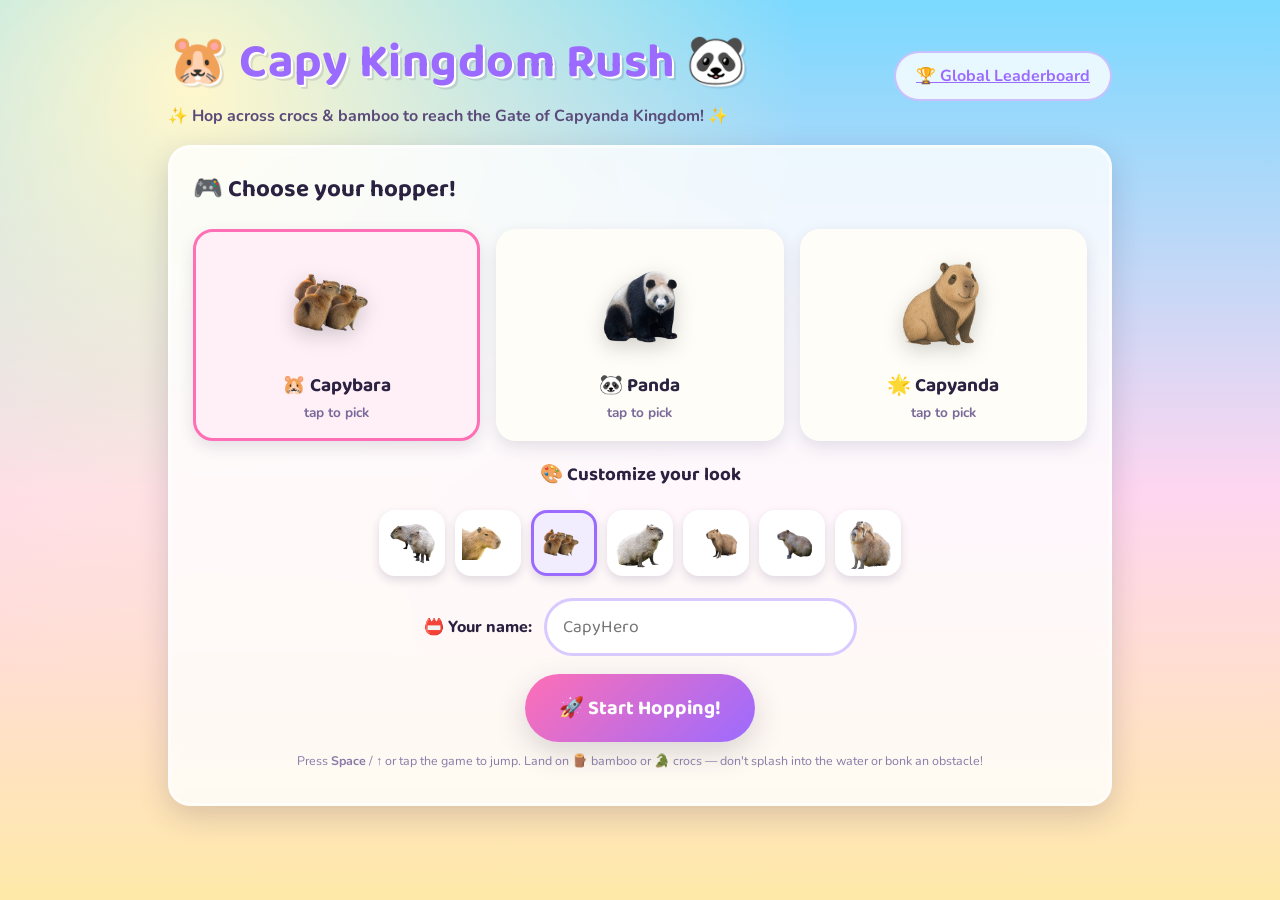
==== index.html @ d3e97a3e "Initial commit" ====
<!DOCTYPE html>
<html lang="en">
<head>
<meta charset="UTF-8" />
<meta name="viewport" content="width=device-width, initial-scale=1.0, maximum-scale=1.0, user-scalable=no" />
<title>🐹🐼 Capy Kingdom Rush</title>
<link rel="icon" href="assets/characters/capyanda3-removebg-preview.png" />
<link rel="stylesheet" href="style.css" />
</head>
<body>
<div class="page">

  <!-- ============ MENU / CHARACTER SELECT ============ -->
  <section id="screen-menu">
    <div class="topbar">
      <div class="title-block">
        <h1>🐹 Capy Kingdom Rush 🐼</h1>
        <p>✨ Hop across crocs &amp; bamboo to reach the Gate of Capyanda Kingdom! ✨</p>
      </div>
      <div class="nav-links">
        <a class="btn ghost" href="leaderboard.html">🏆 Global Leaderboard</a>
      </div>
    </div>

    <div class="card">
      <h2 style="margin-top:0;">🎮 Choose your hopper!</h2>
      <div class="species-grid" id="speciesGrid"></div>

      <div id="variantWrap">
        <h3 style="text-align:center; margin-bottom:6px;">🎨 Customize your look</h3>
        <div class="variant-row" id="variantRow"></div>
      </div>

      <div class="name-input-row">
        <label for="playerNameInput" style="font-weight:800;">📛 Your name:</label>
        <input type="text" id="playerNameInput" maxlength="18" placeholder="CapyHero" />
      </div>

      <div class="start-row">
        <button class="btn big" id="startBtn">🚀 Start Hopping!</button>
      </div>
      <p class="fine-note">Press <b>Space</b> / <b>↑</b> or tap the game to jump. Land on 🪵 bamboo or 🐊 crocs — don't splash into the water or bonk an obstacle!</p>
    </div>
  </section>

  <!-- ============ GAME SCREEN ============ -->
  <section id="screen-game" hidden>
    <div class="topbar">
      <div class="title-block">
        <h1 style="font-size:1.6rem;">🐹 Capy Kingdom Rush 🐼</h1>
      </div>
      <div class="nav-links">
        <button class="btn ghost" id="backToMenuBtn">🏠 Change Hopper</button>
      </div>
    </div>

    <div class="game-frame">
      <canvas id="gameCanvas" width="900" height="420"></canvas>
      <div class="hud">
        <div class="pill">📏 <span id="hudDistance">0</span> m</div>
        <div class="pill">💨 <span id="hudSpeed">0</span> m/s</div>
        <div class="pill">⭐ <span id="hudScore">0</span></div>
      </div>
      <div class="gate-bar-wrap">
        <div class="gate-label" id="gateLabel">🏯 Gate of Capyanda Kingdom: 0 / 2500m</div>
        <div class="gate-bar-bg"><div class="gate-bar-fill" id="gateBarFill"></div></div>
      </div>
      <div class="tip-toast" id="tipToast" style="opacity:0;">Get ready...</div>
    </div>
  </section>
</div>

<!-- ============ GAME OVER MODAL ============ -->
<div class="overlay" id="gameOverOverlay" hidden>
  <div class="modal">
    <button class="modal-close" id="closeModalBtn">✕</button>
    <h2 id="gameOverTitle">💥 Game Over!</h2>
    <p id="gameOverReason" style="font-weight:700; margin-top:-8px;"></p>

    <div class="stat-grid">
      <div class="stat-box"><div class="num" id="statScore">0</div><div class="lbl">⭐ Score</div></div>
      <div class="stat-box"><div class="num" id="statDistance">0</div><div class="lbl">📏 Distance (m)</div></div>
      <div class="stat-box"><div class="num" id="statSpeed">0</div><div class="lbl">💨 Top Speed (m/s)</div></div>
      <div class="stat-box"><div class="num" id="statTime">0</div><div class="lbl">⏱️ Time (s)</div></div>
    </div>

    <div class="compare-box" id="compareBox">🎉 Nice first hop!</div>
    <ul class="personal-list" id="personalList"></ul>

    <div class="name-input-row" style="margin: 18px 0 4px;">
      <label for="rename-input" style="font-weight:800;">📛 Display name:</label>
      <input type="text" id="rename-input" maxlength="18" />
    </div>

    <div class="leaderboard-toggle" id="leaderboardToggleWrap">
      <input type="checkbox" id="submitToLeaderboardChk" />
      <label for="submitToLeaderboardChk">🌍 Add my score to the Global Leaderboard</label>
    </div>
    <p class="fine-note" id="firebaseNote"></p>

    <div class="modal-actions">
      <button class="btn secondary" id="submitScoreBtn">📤 Submit Score</button>
    </div>
    <p class="fine-note" id="submitStatus"></p>

    <div class="modal-actions">
      <button class="btn" id="playAgainBtn">🔁 Play Again</button>
      <button class="btn secondary" id="viewLeaderboardBtn">🏆 Leaderboard</button>
      <button class="btn ghost" id="changeHopperBtn">🏠 Change Hopper</button>
    </div>
  </div>
</div>

<script type="module" src="game.js"></script>
</body>
</html>
---- style.css ----
@import url("https://fonts.googleapis.com/css2?family=Baloo+2:wght@500;700;800&family=Nunito:wght@400;600;800&display=swap");

:root {
  --sky-top: #7bd9ff;
  --sky-mid: #ffd6f0;
  --sky-bottom: #ffe9a8;
  --leaf: #33c47e;
  --leaf-dark: #1f9c60;
  --sun: #ffd23f;
  --pink: #ff6fb5;
  --purple: #9b6bff;
  --ink: #2b2140;
  --card: #ffffffcc;
  --card-solid: #fffdf7;
  --shadow: 0 10px 30px rgba(43, 33, 64, 0.18);
  --radius: 22px;
  font-size: 16px;
}

* { box-sizing: border-box; }

html, body {
  margin: 0;
  padding: 0;
  min-height: 100%;
  font-family: "Nunito", sans-serif;
  color: var(--ink);
  background:
    radial-gradient(circle at 15% 10%, #fff7cc 0%, transparent 45%),
    linear-gradient(180deg, var(--sky-top) 0%, var(--sky-mid) 55%, var(--sky-bottom) 100%);
  min-height: 100vh;
  overflow-x: hidden;
}

h1, h2, h3, .display {
  font-family: "Baloo 2", "Nunito", sans-serif;
}

button {
  font-family: "Baloo 2", "Nunito", sans-serif;
  cursor: pointer;
  border: none;
}

/* ---------- layout shells ---------- */
.page {
  max-width: 980px;
  margin: 0 auto;
  padding: 24px 18px 60px;
  position: relative;
}

.topbar {
  display: flex;
  align-items: center;
  justify-content: space-between;
  gap: 12px;
  margin-bottom: 18px;
  flex-wrap: wrap;
}

.title-block h1 {
  font-size: clamp(2rem, 5vw, 3rem);
  margin: 0;
  color: var(--purple);
  text-shadow: 2px 2px 0 #fff, 4px 4px 0 rgba(43,33,64,0.12);
  letter-spacing: 0.5px;
}

.title-block p {
  margin: 4px 0 0;
  font-weight: 700;
  color: #5b4b7a;
}

.nav-links {
  display: flex;
  gap: 10px;
  flex-wrap: wrap;
}

.btn {
  display: inline-flex;
  align-items: center;
  gap: 8px;
  padding: 12px 20px;
  border-radius: 999px;
  font-weight: 700;
  font-size: 1rem;
  box-shadow: var(--shadow);
  transition: transform 0.12s ease, box-shadow 0.12s ease;
  background: linear-gradient(135deg, var(--pink), var(--purple));
  color: white;
}

.btn:hover { transform: translateY(-2px) scale(1.02); }
.btn:active { transform: translateY(0) scale(0.98); }

.btn.secondary {
  background: linear-gradient(135deg, #ffe28a, #ffb64c);
  color: #5b3d00;
}

.btn.ghost {
  background: var(--card);
  color: var(--purple);
  border: 2px solid rgba(155,107,255,0.4);
  box-shadow: none;
}

.btn.big {
  padding: 18px 34px;
  font-size: 1.25rem;
}

.btn:disabled {
  opacity: 0.5;
  cursor: not-allowed;
  transform: none;
}

/* ---------- cards ---------- */
.card {
  background: var(--card);
  backdrop-filter: blur(6px);
  border-radius: var(--radius);
  box-shadow: var(--shadow);
  padding: 22px;
  border: 3px solid rgba(255,255,255,0.6);
}

/* ---------- character select ---------- */
.species-grid {
  display: grid;
  grid-template-columns: repeat(auto-fit, minmax(190px, 1fr));
  gap: 16px;
  margin: 18px 0;
}

.species-card {
  background: var(--card-solid);
  border-radius: 20px;
  padding: 16px;
  text-align: center;
  border: 3px solid transparent;
  transition: transform 0.15s ease, border-color 0.15s ease;
  box-shadow: 0 6px 16px rgba(43,33,64,0.12);
}

.species-card:hover { transform: translateY(-4px); }

.species-card.selected {
  border-color: var(--pink);
  background: #fff0f8;
}

.species-card img {
  width: 110px;
  height: 110px;
  object-fit: contain;
  filter: drop-shadow(0 6px 10px rgba(0,0,0,0.18));
}

.species-card h3 { margin: 6px 0 2px; font-size: 1.2rem; }
.species-card .tag { font-size: 0.85rem; color: #7a6a99; font-weight: 700; }

.variant-row {
  display: flex;
  gap: 10px;
  flex-wrap: wrap;
  justify-content: center;
  margin-top: 20px;
}

.variant-thumb {
  width: 66px;
  height: 66px;
  border-radius: 16px;
  background: #fff;
  border: 3px solid transparent;
  padding: 4px;
  box-shadow: 0 4px 10px rgba(43,33,64,0.15);
  transition: transform 0.12s ease, border-color 0.12s ease;
}

.variant-thumb img { width: 100%; height: 100%; object-fit: contain; }
.variant-thumb:hover { transform: scale(1.08); }
.variant-thumb.selected { border-color: var(--purple); background: #f2ecff; }

.name-input-row {
  display: flex;
  gap: 12px;
  align-items: center;
  justify-content: center;
  margin: 22px 0 8px;
  flex-wrap: wrap;
}

.name-input-row input[type="text"] {
  font-family: "Baloo 2", sans-serif;
  font-size: 1.1rem;
  padding: 12px 16px;
  border-radius: 999px;
  border: 3px solid #d8c9ff;
  min-width: 220px;
  background: #fff;
}

.start-row {
  display: flex;
  justify-content: center;
  margin-top: 18px;
}

/* ---------- game screen ---------- */
#screen-game { position: relative; }

.game-frame {
  position: relative;
  border-radius: var(--radius);
  overflow: hidden;
  box-shadow: var(--shadow);
  border: 4px solid #ffffffaa;
}

canvas#gameCanvas {
  display: block;
  width: 100%;
  height: auto;
  touch-action: manipulation;
}

.hud {
  position: absolute;
  top: 0; left: 0; right: 0;
  display: flex;
  justify-content: space-between;
  padding: 12px 16px;
  pointer-events: none;
  font-family: "Baloo 2", sans-serif;
}

.hud .pill {
  background: rgba(255,255,255,0.85);
  border-radius: 999px;
  padding: 8px 14px;
  font-weight: 800;
  box-shadow: 0 4px 10px rgba(0,0,0,0.15);
  color: var(--ink);
  font-size: 0.95rem;
}

.gate-bar-wrap {
  position: absolute;
  top: 60px;
  left: 16px;
  right: 16px;
  pointer-events: none;
}

.gate-label {
  font-family: "Baloo 2", sans-serif;
  font-weight: 700;
  font-size: 0.85rem;
  color: #5b3d00;
  background: rgba(255,255,255,0.85);
  display: inline-block;
  padding: 3px 10px;
  border-radius: 999px;
  margin-bottom: 4px;
}

.gate-bar-bg {
  height: 10px;
  background: rgba(255,255,255,0.6);
  border-radius: 999px;
  overflow: hidden;
}

.gate-bar-fill {
  height: 100%;
  background: linear-gradient(90deg, #ffd23f, #ff6fb5);
  width: 0%;
  transition: width 0.2s ease;
}

.tip-toast {
  position: absolute;
  bottom: 14px;
  left: 50%;
  transform: translateX(-50%);
  background: rgba(43,33,64,0.85);
  color: white;
  padding: 8px 18px;
  border-radius: 999px;
  font-weight: 700;
  font-size: 0.9rem;
  pointer-events: none;
  transition: opacity 0.3s ease;
}

/* ---------- overlays / modal ---------- */
.overlay {
  position: fixed;
  inset: 0;
  background: rgba(43, 33, 64, 0.55);
  display: flex;
  align-items: center;
  justify-content: center;
  z-index: 50;
  padding: 16px;
}

.overlay[hidden] { display: none; }

.modal {
  background: var(--card-solid);
  border-radius: 28px;
  padding: 28px;
  max-width: 480px;
  width: 100%;
  box-shadow: 0 20px 50px rgba(0,0,0,0.35);
  position: relative;
  max-height: 90vh;
  overflow-y: auto;
  border: 4px solid #fff;
}

.modal-close {
  position: absolute;
  top: 14px;
  right: 14px;
  background: #f1e9ff;
  color: var(--purple);
  width: 36px;
  height: 36px;
  border-radius: 50%;
  font-size: 1.1rem;
  font-weight: 800;
}

.modal h2 {
  margin-top: 0;
  color: var(--pink);
  font-size: 1.7rem;
}

.stat-grid {
  display: grid;
  grid-template-columns: repeat(2, 1fr);
  gap: 10px;
  margin: 16px 0;
}

.stat-box {
  background: #f4eeff;
  border-radius: 16px;
  padding: 12px;
  text-align: center;
}

.stat-box .num {
  font-family: "Baloo 2", sans-serif;
  font-size: 1.4rem;
  font-weight: 800;
  color: var(--purple);
}

.stat-box .lbl {
  font-size: 0.78rem;
  font-weight: 700;
  color: #7a6a99;
  text-transform: uppercase;
  letter-spacing: 0.03em;
}

.compare-box {
  background: linear-gradient(135deg, #fff2c8, #ffe0f2);
  border-radius: 16px;
  padding: 14px;
  margin-bottom: 14px;
  font-weight: 700;
  text-align: center;
}

.personal-list {
  list-style: none;
  padding: 0;
  margin: 8px 0 0;
  font-size: 0.9rem;
}

.personal-list li {
  display: flex;
  justify-content: space-between;
  padding: 5px 4px;
  border-bottom: 1px dashed #e3d6ff;
}

.personal-list li.current { color: var(--pink); font-weight: 800; }

.leaderboard-toggle {
  display: flex;
  align-items: center;
  gap: 10px;
  background: #eefaf1;
  border-radius: 14px;
  padding: 12px 14px;
  margin: 12px 0;
  font-weight: 700;
}

.leaderboard-toggle input { width: 20px; height: 20px; }

.modal-actions {
  display: flex;
  flex-wrap: wrap;
  gap: 10px;
  margin-top: 18px;
}

.modal-actions .btn { flex: 1 1 auto; justify-content: center; }

.fine-note {
  font-size: 0.78rem;
  color: #8a7aa8;
  margin-top: 10px;
  text-align: center;
}

/* ---------- leaderboard page ---------- */
.lb-table {
  width: 100%;
  border-collapse: separate;
  border-spacing: 0 8px;
  margin-top: 10px;
}

.lb-table th {
  text-align: left;
  font-size: 0.8rem;
  color: #7a6a99;
  text-transform: uppercase;
  padding: 0 14px;
}

.lb-table td {
  background: var(--card-solid);
  padding: 12px 14px;
  font-weight: 700;
}

.lb-table tr td:first-child { border-radius: 14px 0 0 14px; }
.lb-table tr td:last-child { border-radius: 0 14px 14px 0; }

.lb-rank { font-family: "Baloo 2", sans-serif; font-size: 1.1rem; color: var(--purple); }
.lb-rank.top1 { color: #ffb400; }
.lb-rank.top2 { color: #9aa5b1; }
.lb-rank.top3 { color: #cd7f32; }

.lb-empty, .lb-status {
  text-align: center;
  padding: 30px;
  font-weight: 700;
  color: #7a6a99;
}

.setup-banner {
  background: #fff4d6;
  border: 2px dashed #ffb64c;
  border-radius: 16px;
  padding: 16px;
  margin-top: 14px;
  font-weight: 700;
  color: #6b4b00;
}

.footer-note {
  text-align: center;
  margin-top: 26px;
  color: #7a6a99;
  font-weight: 700;
  font-size: 0.9rem;
}

@media (max-width: 560px) {
  .stat-grid { grid-template-columns: repeat(2, 1fr); }
  .modal { padding: 20px; }
}
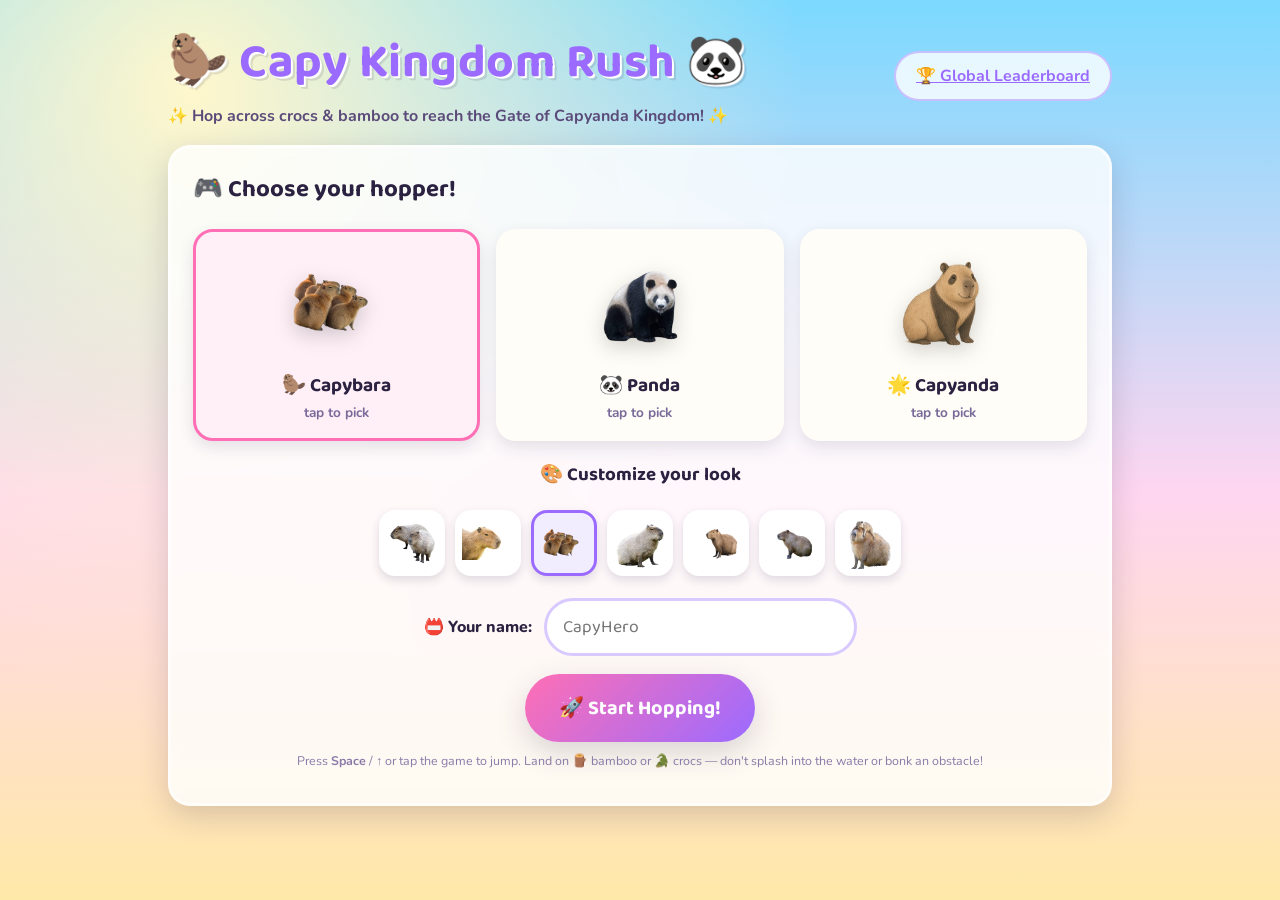
==== commit b3cad470: "updated leaderboard and some stylistic changes" ====
--- a/index.html
+++ b/index.html
@@ -3,7 +3,7 @@
 <head>
 <meta charset="UTF-8" />
 <meta name="viewport" content="width=device-width, initial-scale=1.0, maximum-scale=1.0, user-scalable=no" />
-<title>🐹🐼 Capy Kingdom Rush</title>
+<title>🦫🐼 Capy Kingdom Rush</title>
 <link rel="icon" href="assets/characters/capyanda3-removebg-preview.png" />
 <link rel="stylesheet" href="style.css" />
 </head>
@@ -14,7 +14,7 @@
   <section id="screen-menu">
     <div class="topbar">
       <div class="title-block">
-        <h1>🐹 Capy Kingdom Rush 🐼</h1>
+        <h1>🦫 Capy Kingdom Rush 🐼</h1>
         <p>✨ Hop across crocs &amp; bamboo to reach the Gate of Capyanda Kingdom! ✨</p>
       </div>
       <div class="nav-links">
@@ -47,7 +47,7 @@
   <section id="screen-game" hidden>
     <div class="topbar">
       <div class="title-block">
-        <h1 style="font-size:1.6rem;">🐹 Capy Kingdom Rush 🐼</h1>
+        <h1 style="font-size:1.6rem;">🦫 Capy Kingdom Rush 🐼</h1>
       </div>
       <div class="nav-links">
         <button class="btn ghost" id="backToMenuBtn">🏠 Change Hopper</button>
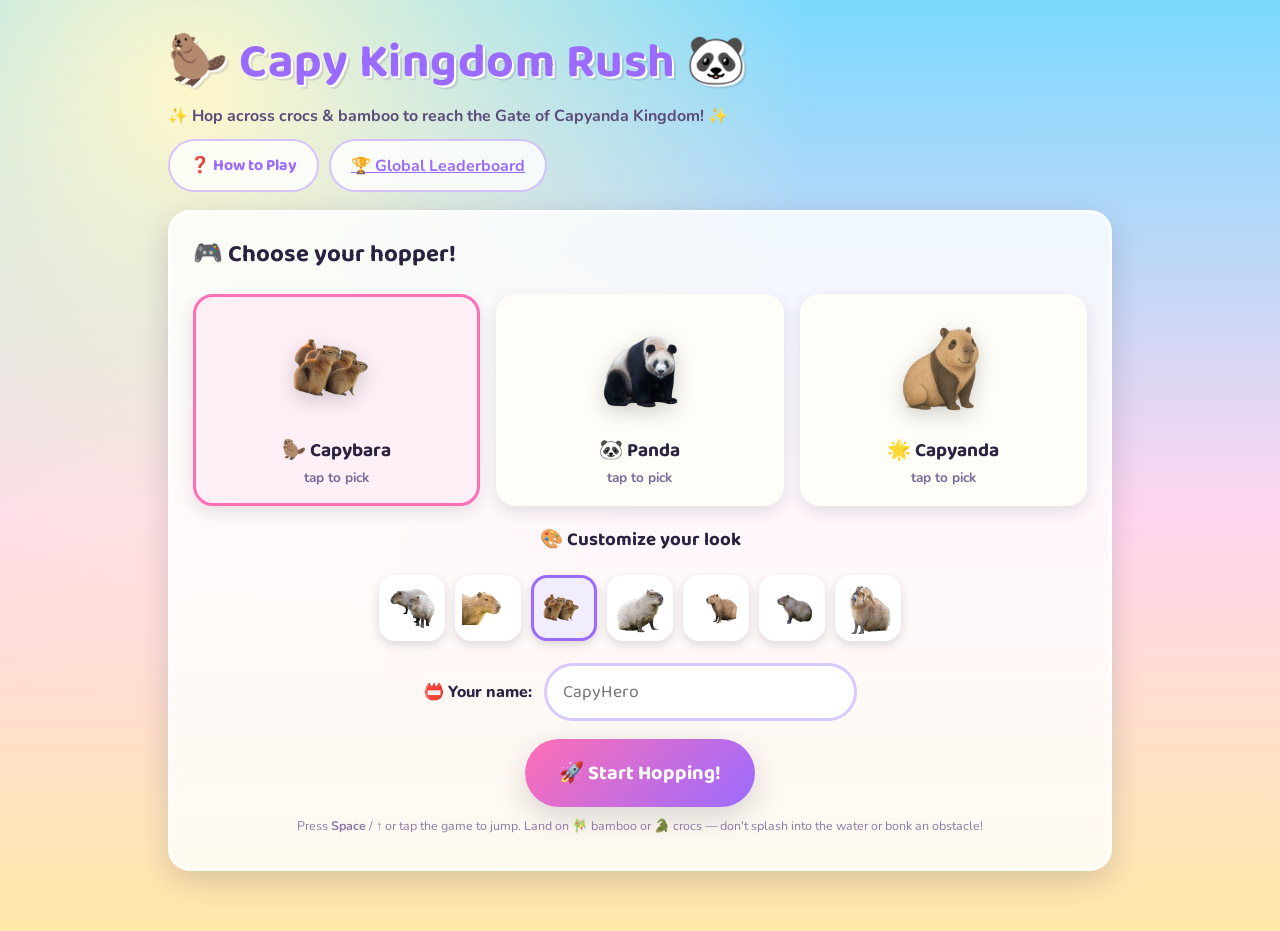
==== commit e8d55f75: "lowered game difficulty" ====
--- a/index.html
+++ b/index.html
@@ -18,6 +18,7 @@
         <p>✨ Hop across crocs &amp; bamboo to reach the Gate of Capyanda Kingdom! ✨</p>
       </div>
       <div class="nav-links">
+        <button class="btn ghost" id="howToPlayBtn">❓ How to Play</button>
         <a class="btn ghost" href="leaderboard.html">🏆 Global Leaderboard</a>
       </div>
     </div>
@@ -39,7 +40,7 @@
       <div class="start-row">
         <button class="btn big" id="startBtn">🚀 Start Hopping!</button>
       </div>
-      <p class="fine-note">Press <b>Space</b> / <b>↑</b> or tap the game to jump. Land on 🪵 bamboo or 🐊 crocs — don't splash into the water or bonk an obstacle!</p>
+      <p class="fine-note">Press <b>Space</b> / <b>↑</b> or tap the game to jump. Land on 🎋 bamboo or 🐊 crocs — don't splash into the water or bonk an obstacle!</p>
     </div>
   </section>
 
@@ -68,6 +69,26 @@
       <div class="tip-toast" id="tipToast" style="opacity:0;">Get ready...</div>
     </div>
   </section>
+</div>
+
+<!-- ============ HOW TO PLAY MODAL ============ -->
+<div class="overlay" id="howToPlayOverlay" hidden>
+  <div class="modal">
+    <button class="modal-close" id="closeHowToPlayBtn">✕</button>
+    <h2>❓ How to Play</h2>
+    <p style="font-weight:700; margin-top:-8px;">Hop across the river to reach the Gate of Capyanda Kingdom!</p>
+    <ul class="personal-list" style="list-style:none;">
+      <li><span>⌨️ <b>Space</b> / <b>↑</b> / <b>W</b> or tap the game — jump</span></li>
+      <li><span>🎋 Land on bamboo platforms or 🐊 crocs to stay dry</span></li>
+      <li><span>💦 Falling in the water ends your run</span></li>
+      <li><span>⚠️ Jump over obstacles like 🪨 🕸️ 🦂 🔥 🐝 — bonking one ends your run</span></li>
+      <li><span>📏 The farther you go, the faster you get — reach 2500m to hit the Gate!</span></li>
+      <li><span>⭐ Score comes from distance, speed, and clean landings</span></li>
+    </ul>
+    <div class="modal-actions">
+      <button class="btn" id="gotItBtn">👍 Got it!</button>
+    </div>
+  </div>
 </div>
 
 <!-- ============ GAME OVER MODAL ============ -->
